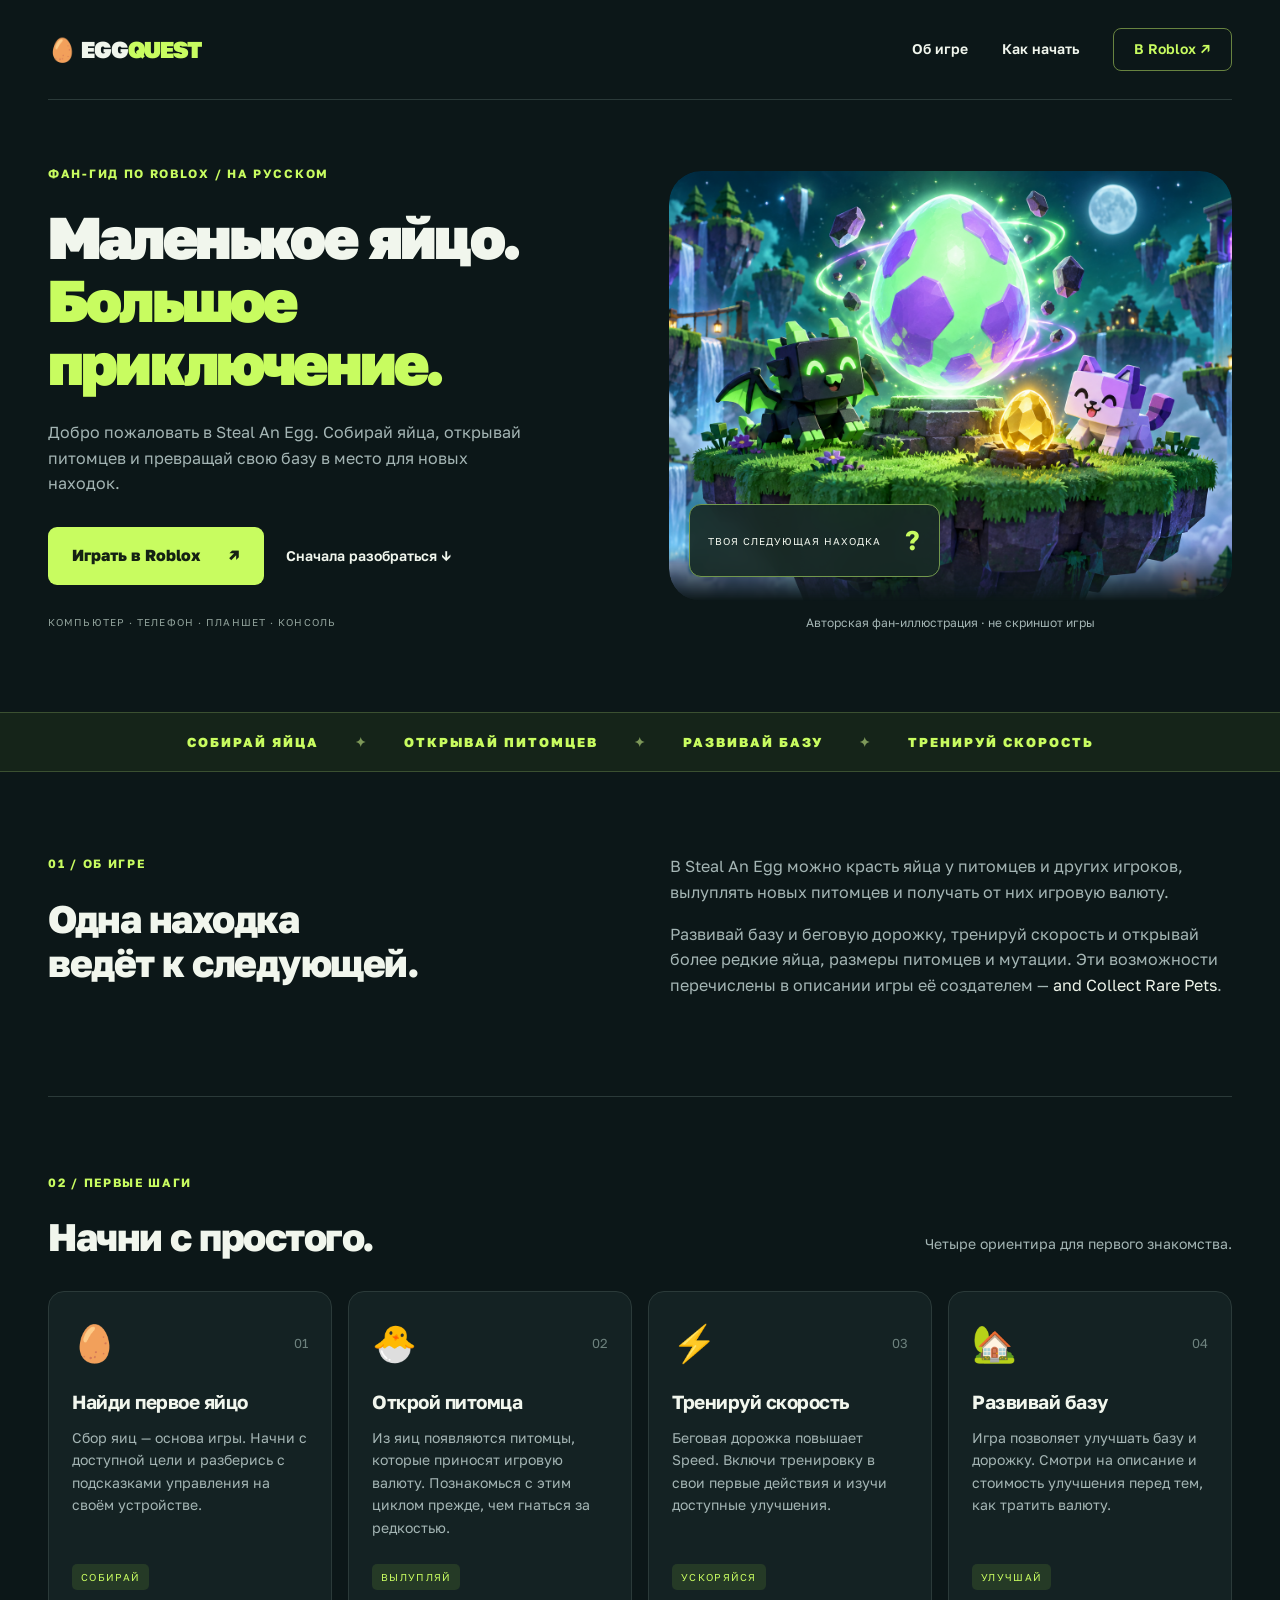
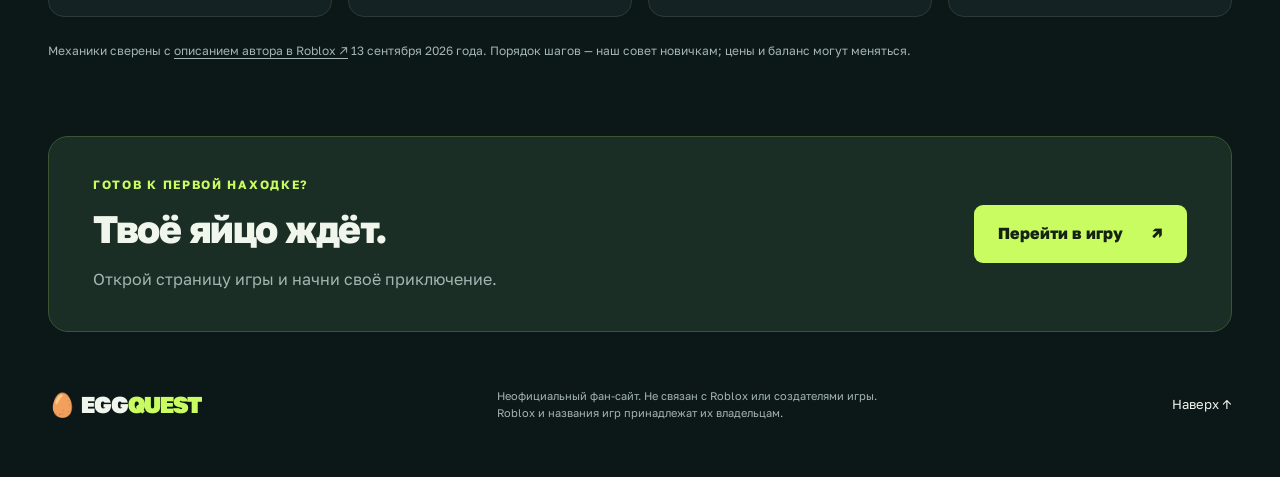
==== index.html @ 84f5ffe5 "Add files via upload" ====
<!doctype html>
<html lang="ru"><head><meta charset="utf-8"><meta name="viewport" content="width=device-width, initial-scale=1"><title>Steal An Egg — твоя следующая находка</title><meta name="description" content="Русскоязычный фан-гид по Steal An Egg в Roblox: как начать, собирать питомцев и развивать базу. Официальная ссылка игры."><link rel="icon" href="favicon.svg" type="image/svg+xml"><link rel="stylesheet" href="style.css"></head>
<body><a class="skip" href="#guide">К советам</a><header class="wrap"><a class="brand" href="#">🥚 EGG<span>QUEST</span></a><nav aria-label="Основная навигация"><a href="#about">Об игре</a><a href="#guide">Как начать</a><a class="nav-play" href="https://www.roblox.com/games/107778070777162/Steal-An-Egg" target="_blank" rel="noopener noreferrer">В Roblox ↗</a></nav></header>
<main><section class="hero wrap"><div class="hero-copy"><p class="eyebrow">ФАН-ГИД ПО ROBLOX / НА РУССКОМ</p><h1>Маленькое яйцо.<br><span>Большое<br>приключение.</span></h1><p class="intro">Добро пожаловать в Steal An Egg. Собирай яйца, открывай питомцев и превращай свою базу в место для новых находок.</p><div class="actions"><a class="button" href="https://www.roblox.com/games/107778070777162/Steal-An-Egg" target="_blank" rel="noopener noreferrer">Играть в Roblox <span>↗</span></a><a class="text-link" href="#guide">Сначала разобраться ↓</a></div><p class="platforms">КОМПЬЮТЕР · ТЕЛЕФОН · ПЛАНШЕТ · КОНСОЛЬ</p></div><figure class="hero-art"><img src="hero.png" alt="Фантазийный остров с сияющим яйцом и маленькими питомцами" width="1536" height="1024"><figcaption>Авторская фан-иллюстрация · не скриншот игры</figcaption><div class="art-tag">ТВОЯ СЛЕДУЮЩАЯ НАХОДКА <b>?</b></div></figure></section>
<div class="ticker" aria-hidden="true">СОБИРАЙ ЯЙЦА <span>✦</span> ОТКРЫВАЙ ПИТОМЦЕВ <span>✦</span> РАЗВИВАЙ БАЗУ <span>✦</span> ТРЕНИРУЙ СКОРОСТЬ</div>
<section id="about" class="wrap about"><div><p class="eyebrow">01 / ОБ ИГРЕ</p><h2>Одна находка<br>ведёт к следующей.</h2></div><div><p>В Steal An Egg можно красть яйца у питомцев и других игроков, вылуплять новых питомцев и получать от них игровую валюту.</p><p>Развивай базу и беговую дорожку, тренируй скорость и открывай более редкие яйца, размеры питомцев и мутации. Эти возможности перечислены в описании игры её создателем — <span class="light">and Collect Rare Pets</span>.</p></div></section>
<section id="guide" class="wrap guide"><div class="section-head"><div><p class="eyebrow">02 / ПЕРВЫЕ ШАГИ</p><h2>Начни с простого.</h2></div><p>Четыре ориентира для первого знакомства.</p></div><div class="cards"><article><div class="card-top"><span class="emoji" aria-hidden="true">🥚</span><span>01</span></div><h3>Найди первое яйцо</h3><p>Сбор яиц — основа игры. Начни с доступной цели и разберись с подсказками управления на своём устройстве.</p><span class="pill">СОБИРАЙ</span></article><article><div class="card-top"><span class="emoji" aria-hidden="true">🐣</span><span>02</span></div><h3>Открой питомца</h3><p>Из яиц появляются питомцы, которые приносят игровую валюту. Познакомься с этим циклом прежде, чем гнаться за редкостью.</p><span class="pill">ВЫЛУПЛЯЙ</span></article><article><div class="card-top"><span class="emoji" aria-hidden="true">⚡</span><span>03</span></div><h3>Тренируй скорость</h3><p>Беговая дорожка повышает Speed. Включи тренировку в свои первые действия и изучи доступные улучшения.</p><span class="pill">УСКОРЯЙСЯ</span></article><article><div class="card-top"><span class="emoji" aria-hidden="true">🏡</span><span>04</span></div><h3>Развивай базу</h3><p>Игра позволяет улучшать базу и дорожку. Смотри на описание и стоимость улучшения перед тем, как тратить валюту.</p><span class="pill">УЛУЧШАЙ</span></article></div><p class="source-note">Механики сверены с <a href="https://www.roblox.com/games/107778070777162/Steal-An-Egg" target="_blank" rel="noopener noreferrer">описанием автора в Roblox ↗</a> 13 сентября 2026 года. Порядок шагов — наш совет новичкам; цены и баланс могут меняться.</p></section>
<section class="wrap final-cta"><div><p class="eyebrow">ГОТОВ К ПЕРВОЙ НАХОДКЕ?</p><h2>Твоё яйцо ждёт.</h2><p>Открой страницу игры и начни своё приключение.</p></div><a class="button" href="https://www.roblox.com/games/107778070777162/Steal-An-Egg" target="_blank" rel="noopener noreferrer">Перейти в игру <span>↗</span></a></section></main><footer class="wrap"><a class="brand" href="#">🥚 EGG<span>QUEST</span></a><p>Неофициальный фан-сайт. Не связан с Roblox или создателями игры.<br>Roblox и названия игр принадлежат их владельцам.</p><a href="#">Наверх ↑</a></footer></body></html>
---- style.css ----
@import url('https://fonts.googleapis.com/css2?family=Golos+Text:wght@400;500;600;700;800;900&display=swap');
:root{color-scheme:dark;--bg:#0c1718;--panel:#142223;--lime:#c8fc60;--muted:#a4b5b4;--line:#2b3a39}*{box-sizing:border-box}html{scroll-behavior:smooth;scroll-padding-top:24px}body{margin:0;background:var(--bg);color:#f1f6ed;font-family:'Golos Text',Arial,sans-serif;font-size:16px;line-height:1.6}a{color:inherit;text-decoration:none}a:focus-visible{outline:3px solid var(--lime);outline-offset:6px}.wrap{max-width:1280px;width:calc(100% - 96px);margin:auto}header{height:100px;display:flex;align-items:center;justify-content:space-between;border-bottom:1px solid var(--line)}.brand{font-weight:900;font-size:23px;letter-spacing:-1px;white-space:nowrap}.brand span{color:var(--lime)}nav{display:flex;gap:34px;align-items:center;font-size:14px;font-weight:600}.nav-play{border:1px solid #688340;padding:9px 20px;border-radius:8px;color:var(--lime)}.hero{display:grid;grid-template-columns:1.05fr 1fr;gap:30px;align-items:center;padding-top:64px;padding-bottom:72px}.eyebrow{color:var(--lime);font-size:12px;font-weight:700;letter-spacing:1.7px;margin:0 0 22px}h1{font-size:clamp(38px,4.6vw,66px);letter-spacing:-2.8px;line-height:1.07;margin:0 0 26px;font-weight:900}h1 span{color:var(--lime)}.intro{color:var(--muted);max-width:485px;margin:0 0 30px}.actions{display:flex;gap:22px;align-items:center;flex-wrap:wrap}.button{background:var(--lime);color:#152213;display:inline-flex;gap:28px;align-items:center;justify-content:space-between;padding:16px 24px;border-radius:9px;font-weight:800;transition:transform .2s,background .2s}.button:hover{background:#ddff9e;transform:translateY(-2px)}.text-link{font-size:14px;font-weight:600}.platforms{font-size:10px;letter-spacing:1.1px;color:#91a29b;margin-top:29px}.hero-art{margin:0;position:relative;min-width:0}.hero-art img{display:block;width:100%;height:430px;object-fit:cover;border-radius:32px;mask-image:linear-gradient(to bottom,#000 87%,transparent)}figcaption{color:var(--muted);font-size:12px;text-align:center;margin-top:12px}.art-tag{position:absolute;bottom:55px;left:20px;background:#182a25e8;border:1px solid #72984d;border-radius:12px;padding:14px 18px;backdrop-filter:blur(12px);font-size:10px;letter-spacing:1px;display:flex;align-items:center;gap:24px}.art-tag b{font-size:27px;color:var(--lime)}.ticker{padding:19px 24px;border-block:1px solid #3b5031;background:#152419;text-align:center;color:var(--lime);font-size:13px;font-weight:800;letter-spacing:2px;display:flex;justify-content:center;gap:36px;flex-wrap:wrap}.ticker span{color:#7d9859}.about{display:grid;grid-template-columns:1fr 1fr;gap:60px;padding-block:82px;border-bottom:1px solid var(--line)}h2{font-size:clamp(30px,3vw,42px);line-height:1.16;letter-spacing:-1.5px;margin:0;font-weight:800}.about p:not(.eyebrow){color:var(--muted);margin:0 0 16px}.light{color:#eef4e9}.guide{padding-block:76px}.section-head{display:flex;align-items:end;justify-content:space-between;gap:24px;margin-bottom:32px}.section-head>p{color:var(--muted);font-size:14px;margin:0 0 4px}.cards{display:grid;grid-template-columns:repeat(4,1fr);gap:16px}.cards article{background:var(--panel);border:1px solid var(--line);border-radius:16px;padding:26px 23px;display:flex;flex-direction:column;align-items:start}.card-top{display:flex;width:100%;justify-content:space-between;align-items:center;color:#6d817d;font-size:13px}.emoji{font-size:36px;line-height:1.4}h3{font-size:19px;letter-spacing:-.5px;line-height:1.3;margin:22px 0 12px}.cards p{color:var(--muted);font-size:14px;margin:0 0 25px}.pill{margin-top:auto;font-size:10px;letter-spacing:1.3px;color:var(--lime);background:#253a26;padding:5px 9px;border-radius:5px}.source-note{color:#a4b5b4;font-size:12px;margin:24px 0 0;max-width:900px}.source-note a{text-decoration:underline;text-underline-offset:3px}.final-cta{background:#1b2e25;border:1px solid #3b5534;border-radius:20px;padding:38px 44px;display:flex;justify-content:space-between;gap:30px;align-items:center}.final-cta .eyebrow{margin-bottom:12px}.final-cta p:last-child{color:var(--muted);margin-bottom:0}footer{display:flex;align-items:center;justify-content:space-between;gap:30px;padding-block:44px}footer p{color:var(--muted);font-size:11px}footer>a:last-child{font-size:13px}.skip{position:fixed;top:-100px;left:15px;background:var(--lime);color:#000;padding:10px;z-index:10}.skip:focus{top:15px}@media(max-width:1000px){.wrap{width:calc(100% - 48px)}.cards{grid-template-columns:repeat(2,1fr)}.hero-art img{height:380px}.actions{gap:16px}.ticker{gap:16px}h1{letter-spacing:-1.8px}}@media(max-width:650px){header{height:78px}.wrap{width:calc(100% - 36px)}.brand{font-size:19px}nav{gap:15px}nav>a:first-child{display:none}.nav-play{padding:7px 11px}.hero{grid-template-columns:1fr;padding-top:38px;padding-bottom:34px;gap:26px}h1{font-size:46px;letter-spacing:-2px}.intro{font-size:16px}.hero-art img{height:auto;aspect-ratio:3/2}.platforms{font-size:9px}.ticker{font-size:10px;letter-spacing:1px;gap:10px}.ticker span{display:none}.about{grid-template-columns:1fr;gap:26px;padding-block:48px}.eyebrow{margin-bottom:16px}.guide{padding-block:48px}.section-head{display:block}.section-head>p{margin-top:16px}.cards{gap:12px}.cards article{padding:20px 16px}h3{font-size:18px}.cards p{font-size:14px}.final-cta{padding:28px 24px;display:block}.final-cta .button{margin-top:24px}footer{flex-wrap:wrap;gap:12px;padding-block:30px}footer p{order:3;width:100%}footer>a:last-child{margin-left:auto}}@media(max-width:370px){h1{font-size:39px}.cards{grid-template-columns:1fr}nav{font-size:12px}}@media(prefers-reduced-motion:reduce){html{scroll-behavior:auto}.button{transition:none}}
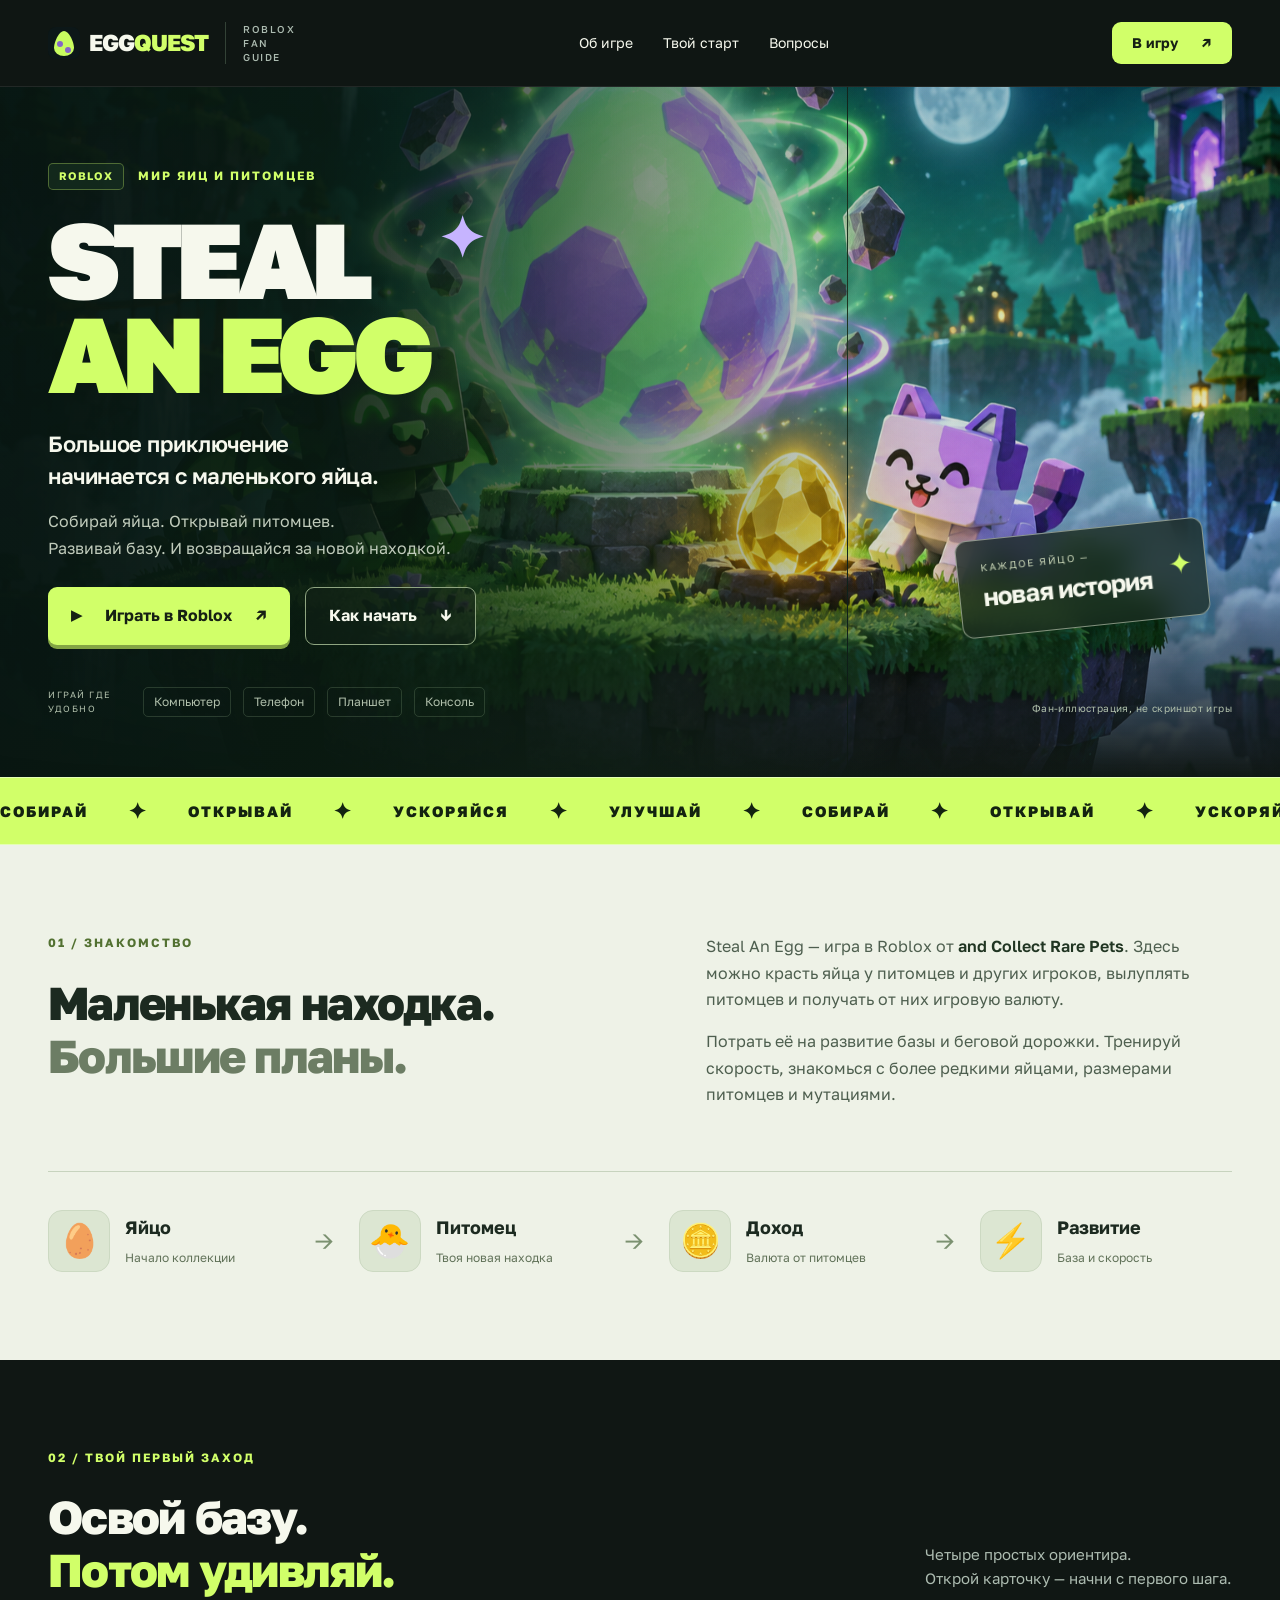
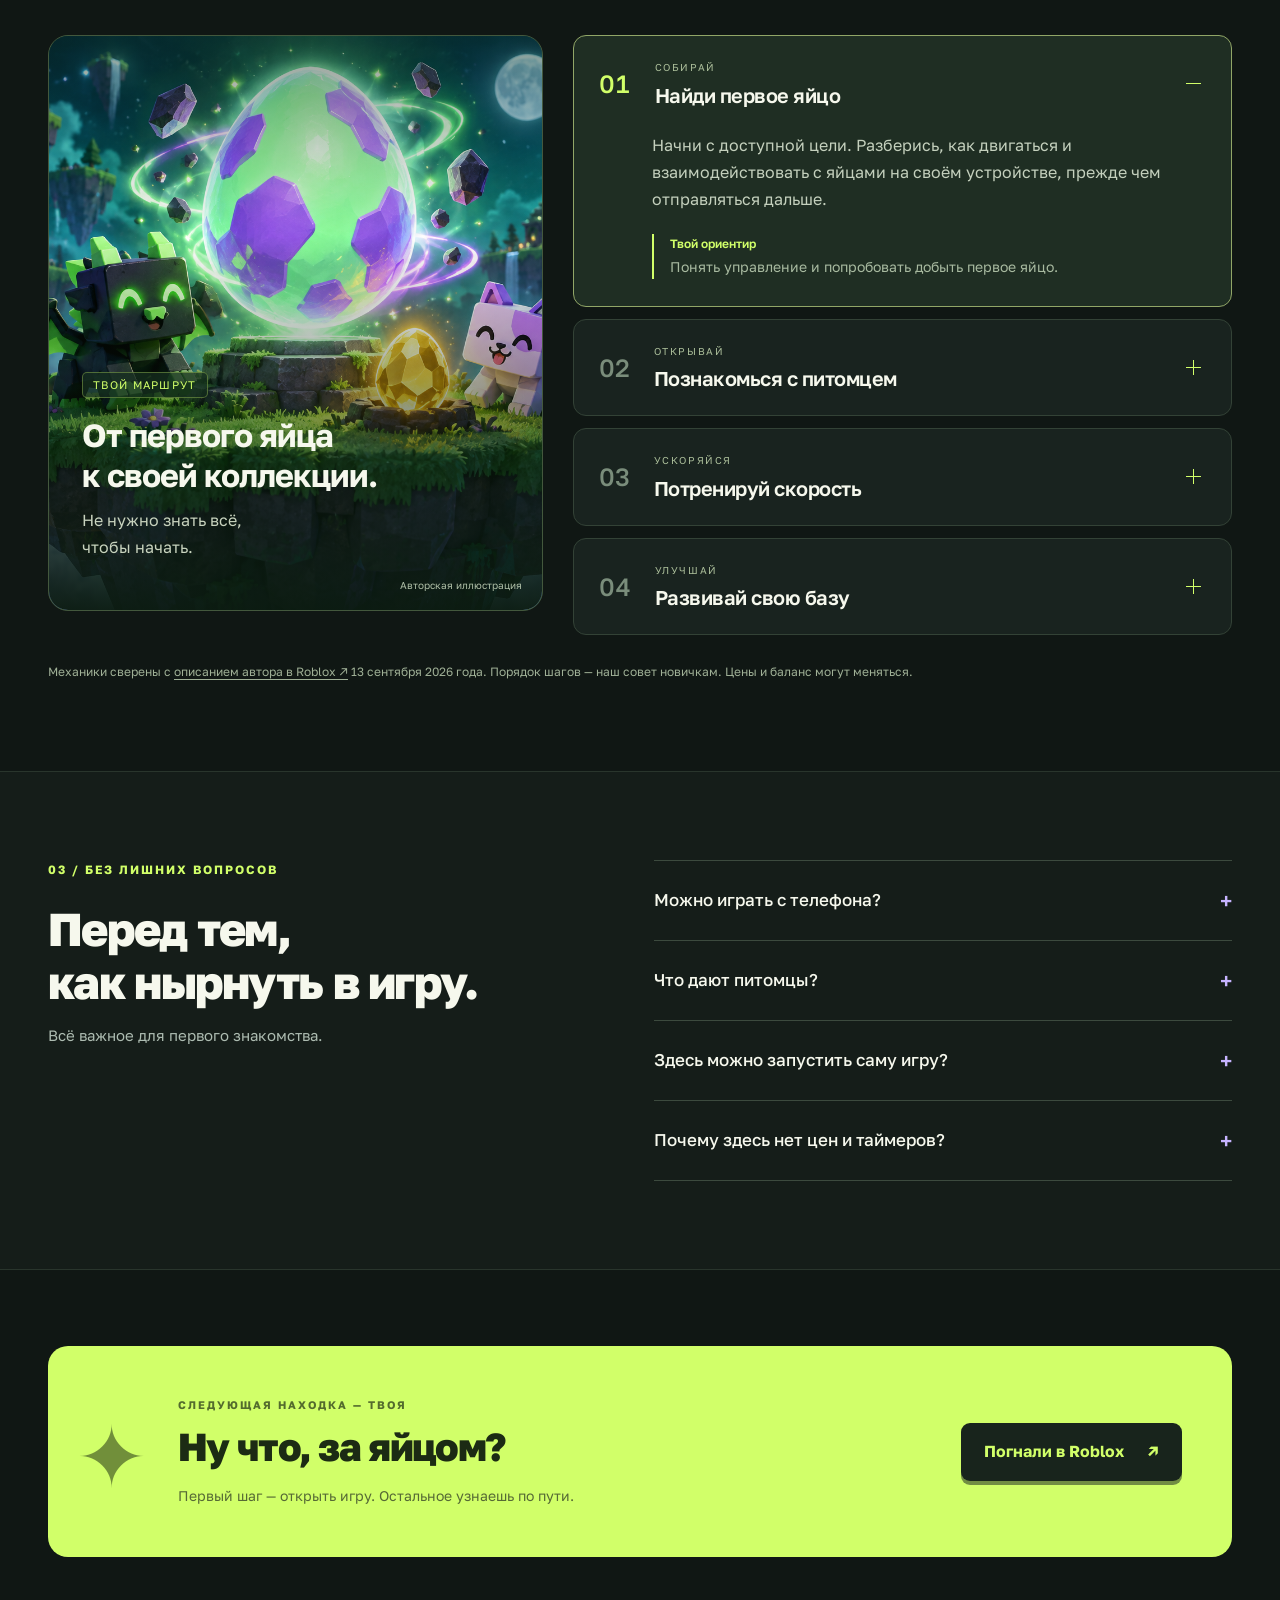
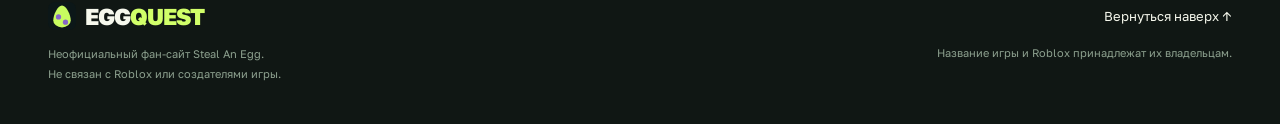
==== commit 4394d6d3: "Redesign EGGQUEST with immersive hero and interactive beginner guide" ====
--- a/index.html
+++ b/index.html
@@ -1,8 +1,35 @@
 <!doctype html>
-<html lang="ru"><head><meta charset="utf-8"><meta name="viewport" content="width=device-width, initial-scale=1"><title>Steal An Egg — твоя следующая находка</title><meta name="description" content="Русскоязычный фан-гид по Steal An Egg в Roblox: как начать, собирать питомцев и развивать базу. Официальная ссылка игры."><link rel="icon" href="favicon.svg" type="image/svg+xml"><link rel="stylesheet" href="style.css"></head>
-<body><a class="skip" href="#guide">К советам</a><header class="wrap"><a class="brand" href="#">🥚 EGG<span>QUEST</span></a><nav aria-label="Основная навигация"><a href="#about">Об игре</a><a href="#guide">Как начать</a><a class="nav-play" href="https://www.roblox.com/games/107778070777162/Steal-An-Egg" target="_blank" rel="noopener noreferrer">В Roblox ↗</a></nav></header>
-<main><section class="hero wrap"><div class="hero-copy"><p class="eyebrow">ФАН-ГИД ПО ROBLOX / НА РУССКОМ</p><h1>Маленькое яйцо.<br><span>Большое<br>приключение.</span></h1><p class="intro">Добро пожаловать в Steal An Egg. Собирай яйца, открывай питомцев и превращай свою базу в место для новых находок.</p><div class="actions"><a class="button" href="https://www.roblox.com/games/107778070777162/Steal-An-Egg" target="_blank" rel="noopener noreferrer">Играть в Roblox <span>↗</span></a><a class="text-link" href="#guide">Сначала разобраться ↓</a></div><p class="platforms">КОМПЬЮТЕР · ТЕЛЕФОН · ПЛАНШЕТ · КОНСОЛЬ</p></div><figure class="hero-art"><img src="hero.png" alt="Фантазийный остров с сияющим яйцом и маленькими питомцами" width="1536" height="1024"><figcaption>Авторская фан-иллюстрация · не скриншот игры</figcaption><div class="art-tag">ТВОЯ СЛЕДУЮЩАЯ НАХОДКА <b>?</b></div></figure></section>
-<div class="ticker" aria-hidden="true">СОБИРАЙ ЯЙЦА <span>✦</span> ОТКРЫВАЙ ПИТОМЦЕВ <span>✦</span> РАЗВИВАЙ БАЗУ <span>✦</span> ТРЕНИРУЙ СКОРОСТЬ</div>
-<section id="about" class="wrap about"><div><p class="eyebrow">01 / ОБ ИГРЕ</p><h2>Одна находка<br>ведёт к следующей.</h2></div><div><p>В Steal An Egg можно красть яйца у питомцев и других игроков, вылуплять новых питомцев и получать от них игровую валюту.</p><p>Развивай базу и беговую дорожку, тренируй скорость и открывай более редкие яйца, размеры питомцев и мутации. Эти возможности перечислены в описании игры её создателем — <span class="light">and Collect Rare Pets</span>.</p></div></section>
-<section id="guide" class="wrap guide"><div class="section-head"><div><p class="eyebrow">02 / ПЕРВЫЕ ШАГИ</p><h2>Начни с простого.</h2></div><p>Четыре ориентира для первого знакомства.</p></div><div class="cards"><article><div class="card-top"><span class="emoji" aria-hidden="true">🥚</span><span>01</span></div><h3>Найди первое яйцо</h3><p>Сбор яиц — основа игры. Начни с доступной цели и разберись с подсказками управления на своём устройстве.</p><span class="pill">СОБИРАЙ</span></article><article><div class="card-top"><span class="emoji" aria-hidden="true">🐣</span><span>02</span></div><h3>Открой питомца</h3><p>Из яиц появляются питомцы, которые приносят игровую валюту. Познакомься с этим циклом прежде, чем гнаться за редкостью.</p><span class="pill">ВЫЛУПЛЯЙ</span></article><article><div class="card-top"><span class="emoji" aria-hidden="true">⚡</span><span>03</span></div><h3>Тренируй скорость</h3><p>Беговая дорожка повышает Speed. Включи тренировку в свои первые действия и изучи доступные улучшения.</p><span class="pill">УСКОРЯЙСЯ</span></article><article><div class="card-top"><span class="emoji" aria-hidden="true">🏡</span><span>04</span></div><h3>Развивай базу</h3><p>Игра позволяет улучшать базу и дорожку. Смотри на описание и стоимость улучшения перед тем, как тратить валюту.</p><span class="pill">УЛУЧШАЙ</span></article></div><p class="source-note">Механики сверены с <a href="https://www.roblox.com/games/107778070777162/Steal-An-Egg" target="_blank" rel="noopener noreferrer">описанием автора в Roblox ↗</a> 13 сентября 2026 года. Порядок шагов — наш совет новичкам; цены и баланс могут меняться.</p></section>
-<section class="wrap final-cta"><div><p class="eyebrow">ГОТОВ К ПЕРВОЙ НАХОДКЕ?</p><h2>Твоё яйцо ждёт.</h2><p>Открой страницу игры и начни своё приключение.</p></div><a class="button" href="https://www.roblox.com/games/107778070777162/Steal-An-Egg" target="_blank" rel="noopener noreferrer">Перейти в игру <span>↗</span></a></section></main><footer class="wrap"><a class="brand" href="#">🥚 EGG<span>QUEST</span></a><p>Неофициальный фан-сайт. Не связан с Roblox или создателями игры.<br>Roblox и названия игр принадлежат их владельцам.</p><a href="#">Наверх ↑</a></footer></body></html>
+<html lang="ru">
+<head>
+  <meta charset="utf-8"><meta name="viewport" content="width=device-width, initial-scale=1">
+  <title>EGGQUEST — Steal An Egg: начни своё приключение</title>
+  <meta name="description" content="Твой старт в Roblox Steal An Egg: яйца, питомцы, скорость и развитие базы. Интерактивный гид новичка и прямая ссылка на игру.">
+  <meta name="theme-color" content="#101714"><link rel="icon" href="favicon.svg" type="image/svg+xml">
+  <link rel="preconnect" href="https://fonts.googleapis.com"><link rel="preconnect" href="https://fonts.gstatic.com" crossorigin>
+  <link href="https://fonts.googleapis.com/css2?family=Golos+Text:wght@400;500;600;700;800;900&display=swap" rel="stylesheet">
+  <link rel="stylesheet" href="style.css?v=2"><script src="script.js?v=2" defer></script>
+</head>
+<body>
+<a class="skip" href="#guide">Перейти к советам</a>
+<header class="site-header"><div class="wrap header-inner"><a class="brand" href="#top" aria-label="EGGQUEST — на главную"><img src="favicon.svg" width="32" height="32" alt="">EGG<span>QUEST</span><small>ROBLOX FAN GUIDE</small></a><nav aria-label="Основная навигация"><a href="#about">Об игре</a><a href="#guide">Твой старт</a><a href="#answers">Вопросы</a></nav><a class="button button-small" href="https://www.roblox.com/games/107778070777162/Steal-An-Egg" target="_blank" rel="noopener noreferrer">В игру <span aria-hidden="true">↗</span></a></div></header>
+<main id="top">
+<section class="hero" aria-labelledby="hero-title">
+ <div class="hero-backdrop"><img src="hero.png" width="1536" height="1024" alt="Авторская иллюстрация: сияющее яйцо и два кубических питомца на парящем острове" fetchpriority="high"></div>
+ <div class="hero-grain" aria-hidden="true"></div>
+ <div class="wrap hero-content"><div class="hero-copy"><p class="eyebrow"><span class="tag">ROBLOX</span> МИР ЯИЦ И ПИТОМЦЕВ</p><h1 id="hero-title">STEAL<br><span>AN EGG</span><i aria-hidden="true">✦</i></h1><p class="hero-subtitle">Большое приключение<br>начинается с маленького яйца.</p><p class="intro">Собирай яйца. Открывай питомцев.<br>Развивай базу. И возвращайся за новой находкой.</p><div class="hero-actions"><a class="button" href="https://www.roblox.com/games/107778070777162/Steal-An-Egg" target="_blank" rel="noopener noreferrer"><span class="play" aria-hidden="true">▶</span> Играть в Roblox <span aria-hidden="true">↗</span></a><a class="secondary-button" href="#guide">Как начать <span aria-hidden="true">↓</span></a></div></div>
+ <div class="discovery" aria-hidden="true"><span>КАЖДОЕ ЯЙЦО —</span><strong>новая история</strong><span class="discovery-star">✦</span></div>
+ <div class="hero-bottom"><div class="platforms"><span>ИГРАЙ ГДЕ УДОБНО</span><b>Компьютер</b><b>Телефон</b><b>Планшет</b><b>Консоль</b></div><span class="art-note">Фан-иллюстрация, не скриншот игры</span></div></div>
+</section>
+<div class="ribbon" aria-hidden="true"><div>СОБИРАЙ <span>✦</span> ОТКРЫВАЙ <span>✦</span> УСКОРЯЙСЯ <span>✦</span> УЛУЧШАЙ <span>✦</span> СОБИРАЙ <span>✦</span> ОТКРЫВАЙ <span>✦</span> УСКОРЯЙСЯ <span>✦</span> УЛУЧШАЙ <span>✦</span></div></div>
+<section id="about" class="about section"><div class="wrap"><div class="about-layout"><div><p class="eyebrow">01 / ЗНАКОМСТВО</p><h2>Маленькая находка.<br><span>Большие планы.</span></h2></div><div class="about-copy"><p>Steal An Egg — игра в Roblox от <strong>and Collect Rare Pets</strong>. Здесь можно красть яйца у питомцев и других игроков, вылуплять питомцев и получать от них игровую валюту.</p><p>Потрать её на развитие базы и беговой дорожки. Тренируй скорость, знакомься с более редкими яйцами, размерами питомцев и мутациями.</p></div></div><div class="loop" aria-label="Основной игровой цикл"><div><span aria-hidden="true">🥚</span><b>Яйцо</b><small>Начало коллекции</small></div><i aria-hidden="true">→</i><div><span aria-hidden="true">🐣</span><b>Питомец</b><small>Твоя новая находка</small></div><i aria-hidden="true">→</i><div><span aria-hidden="true">🪙</span><b>Доход</b><small>Валюта от питомцев</small></div><i aria-hidden="true">→</i><div><span aria-hidden="true">⚡</span><b>Развитие</b><small>База и скорость</small></div></div></div></section>
+<section id="guide" class="guide section wrap"><div class="section-head"><div><p class="eyebrow">02 / ТВОЙ ПЕРВЫЙ ЗАХОД</p><h2>Освой базу.<br><span>Потом удивляй.</span></h2></div><p>Четыре простых ориентира.<br>Открой карточку — начни с первого шага.</p></div>
+<div class="guide-layout"><aside class="guide-cover"><img src="hero.png" alt="Питомцы рядом с сияющим яйцом — фан-иллюстрация" width="1536" height="1024" loading="lazy"><div><span class="tag">ТВОЙ МАРШРУТ</span><h3>От первого яйца<br>к своей коллекции.</h3><p>Не нужно знать всё,<br>чтобы начать.</p></div><span class="cover-caption">Авторская иллюстрация</span></aside>
+<div class="steps"><details class="step" open><summary><span class="step-number">01</span><span><small>СОБИРАЙ</small><strong>Найди первое яйцо</strong></span><span class="plus" aria-hidden="true"></span></summary><div class="step-body"><p>Начни с доступной цели. Разберись, как двигаться и взаимодействовать с яйцами на своём устройстве, прежде чем отправляться дальше.</p><div class="tip"><b>Твой ориентир</b><span>Понять управление и попробовать добыть первое яйцо.</span></div></div></details>
+<details class="step"><summary><span class="step-number">02</span><span><small>ОТКРЫВАЙ</small><strong>Познакомься с питомцем</strong></span><span class="plus" aria-hidden="true"></span></summary><div class="step-body"><p>Вылупляй яйца, чтобы получать питомцев. Они приносят игровую валюту — это основа для дальнейшего развития.</p><div class="tip"><b>Твой ориентир</b><span>Разобраться с вылуплением и доходом, прежде чем гнаться за редкостью.</span></div></div></details>
+<details class="step"><summary><span class="step-number">03</span><span><small>УСКОРЯЙСЯ</small><strong>Потренируй скорость</strong></span><span class="plus" aria-hidden="true"></span></summary><div class="step-body"><p>Беговая дорожка повышает Speed. Попробуй тренировку и посмотри, какие улучшения дорожки доступны тебе сейчас.</p><div class="tip"><b>Твой ориентир</b><span>Включить тренировку в привычный игровой цикл.</span></div></div></details>
+<details class="step"><summary><span class="step-number">04</span><span><small>УЛУЧШАЙ</small><strong>Развивай свою базу</strong></span><span class="plus" aria-hidden="true"></span></summary><div class="step-body"><p>В игре можно улучшать базу и дорожку. Перед покупкой прочитай, что именно изменится, и сравни стоимость со своей валютой.</p><div class="tip"><b>Твой ориентир</b><span>Выбрать понятное улучшение, которое пригодится в следующем заходе.</span></div></div></details></div></div>
+<p class="source-note">Механики сверены с <a href="https://www.roblox.com/games/107778070777162/Steal-An-Egg" target="_blank" rel="noopener noreferrer">описанием автора в Roblox ↗</a> 13 сентября 2026 года. Порядок шагов — наш совет новичкам. Цены и баланс могут меняться.</p></section>
+<section class="answers section" id="answers"><div class="wrap answers-layout"><div><p class="eyebrow">03 / БЕЗ ЛИШНИХ ВОПРОСОВ</p><h2>Перед тем,<br>как нырнуть в игру.</h2><p class="muted">Всё важное для первого знакомства.</p></div><div class="faq"><details><summary>Можно играть с телефона?<span aria-hidden="true">+</span></summary><p>Да. В описании игры заявлена поддержка телефонов, планшетов, компьютеров и консолей. Кнопка «В игру» откроет страницу Roblox.</p></details><details><summary>Что дают питомцы?<span aria-hidden="true">+</span></summary><p>Питомцы приносят игровую валюту. Также автор упоминает редких питомцев, разные размеры и мутации. Точные характеристики смотри внутри игры.</p></details><details><summary>Здесь можно запустить саму игру?<span aria-hidden="true">+</span></summary><p>Этот сайт — фан-гид. Для игры перейди в Roblox по кнопке: она ведёт на Steal An Egg от and Collect Rare Pets.</p></details><details><summary>Почему здесь нет цен и таймеров?<span aria-hidden="true">+</span></summary><p>Они могут меняться с обновлениями. Мы опираемся на описание автора и не показываем непроверенные цены, шансы выпадения или расписания.</p></details></div></div></section>
+<section class="launch wrap"><div class="launch-spark" aria-hidden="true">✦</div><div><p class="eyebrow">СЛЕДУЮЩАЯ НАХОДКА — ТВОЯ</p><h2>Ну что, за яйцом?</h2><p>Первый шаг — открыть игру. Остальное узнаешь по пути.</p></div><a class="button button-dark" href="https://www.roblox.com/games/107778070777162/Steal-An-Egg" target="_blank" rel="noopener noreferrer">Погнали в Roblox <span aria-hidden="true">↗</span></a></section>
+</main><footer class="wrap"><div><a class="brand" href="#top"><img src="favicon.svg" width="28" height="28" alt="">EGG<span>QUEST</span></a><p>Неофициальный фан-сайт Steal An Egg.<br>Не связан с Roblox или создателями игры.</p></div><div class="footer-right"><a href="#top">Вернуться наверх ↑</a><p>Название игры и Roblox принадлежат их владельцам.</p></div></footer>
+</body></html>
--- a/style.css
+++ b/style.css
@@ -1,2 +1,6 @@
-@import url('https://fonts.googleapis.com/css2?family=Golos+Text:wght@400;500;600;700;800;900&display=swap');
-:root{color-scheme:dark;--bg:#0c1718;--panel:#142223;--lime:#c8fc60;--muted:#a4b5b4;--line:#2b3a39}*{box-sizing:border-box}html{scroll-behavior:smooth;scroll-padding-top:24px}body{margin:0;background:var(--bg);color:#f1f6ed;font-family:'Golos Text',Arial,sans-serif;font-size:16px;line-height:1.6}a{color:inherit;text-decoration:none}a:focus-visible{outline:3px solid var(--lime);outline-offset:6px}.wrap{max-width:1280px;width:calc(100% - 96px);margin:auto}header{height:100px;display:flex;align-items:center;justify-content:space-between;border-bottom:1px solid var(--line)}.brand{font-weight:900;font-size:23px;letter-spacing:-1px;white-space:nowrap}.brand span{color:var(--lime)}nav{display:flex;gap:34px;align-items:center;font-size:14px;font-weight:600}.nav-play{border:1px solid #688340;padding:9px 20px;border-radius:8px;color:var(--lime)}.hero{display:grid;grid-template-columns:1.05fr 1fr;gap:30px;align-items:center;padding-top:64px;padding-bottom:72px}.eyebrow{color:var(--lime);font-size:12px;font-weight:700;letter-spacing:1.7px;margin:0 0 22px}h1{font-size:clamp(38px,4.6vw,66px);letter-spacing:-2.8px;line-height:1.07;margin:0 0 26px;font-weight:900}h1 span{color:var(--lime)}.intro{color:var(--muted);max-width:485px;margin:0 0 30px}.actions{display:flex;gap:22px;align-items:center;flex-wrap:wrap}.button{background:var(--lime);color:#152213;display:inline-flex;gap:28px;align-items:center;justify-content:space-between;padding:16px 24px;border-radius:9px;font-weight:800;transition:transform .2s,background .2s}.button:hover{background:#ddff9e;transform:translateY(-2px)}.text-link{font-size:14px;font-weight:600}.platforms{font-size:10px;letter-spacing:1.1px;color:#91a29b;margin-top:29px}.hero-art{margin:0;position:relative;min-width:0}.hero-art img{display:block;width:100%;height:430px;object-fit:cover;border-radius:32px;mask-image:linear-gradient(to bottom,#000 87%,transparent)}figcaption{color:var(--muted);font-size:12px;text-align:center;margin-top:12px}.art-tag{position:absolute;bottom:55px;left:20px;background:#182a25e8;border:1px solid #72984d;border-radius:12px;padding:14px 18px;backdrop-filter:blur(12px);font-size:10px;letter-spacing:1px;display:flex;align-items:center;gap:24px}.art-tag b{font-size:27px;color:var(--lime)}.ticker{padding:19px 24px;border-block:1px solid #3b5031;background:#152419;text-align:center;color:var(--lime);font-size:13px;font-weight:800;letter-spacing:2px;display:flex;justify-content:center;gap:36px;flex-wrap:wrap}.ticker span{color:#7d9859}.about{display:grid;grid-template-columns:1fr 1fr;gap:60px;padding-block:82px;border-bottom:1px solid var(--line)}h2{font-size:clamp(30px,3vw,42px);line-height:1.16;letter-spacing:-1.5px;margin:0;font-weight:800}.about p:not(.eyebrow){color:var(--muted);margin:0 0 16px}.light{color:#eef4e9}.guide{padding-block:76px}.section-head{display:flex;align-items:end;justify-content:space-between;gap:24px;margin-bottom:32px}.section-head>p{color:var(--muted);font-size:14px;margin:0 0 4px}.cards{display:grid;grid-template-columns:repeat(4,1fr);gap:16px}.cards article{background:var(--panel);border:1px solid var(--line);border-radius:16px;padding:26px 23px;display:flex;flex-direction:column;align-items:start}.card-top{display:flex;width:100%;justify-content:space-between;align-items:center;color:#6d817d;font-size:13px}.emoji{font-size:36px;line-height:1.4}h3{font-size:19px;letter-spacing:-.5px;line-height:1.3;margin:22px 0 12px}.cards p{color:var(--muted);font-size:14px;margin:0 0 25px}.pill{margin-top:auto;font-size:10px;letter-spacing:1.3px;color:var(--lime);background:#253a26;padding:5px 9px;border-radius:5px}.source-note{color:#a4b5b4;font-size:12px;margin:24px 0 0;max-width:900px}.source-note a{text-decoration:underline;text-underline-offset:3px}.final-cta{background:#1b2e25;border:1px solid #3b5534;border-radius:20px;padding:38px 44px;display:flex;justify-content:space-between;gap:30px;align-items:center}.final-cta .eyebrow{margin-bottom:12px}.final-cta p:last-child{color:var(--muted);margin-bottom:0}footer{display:flex;align-items:center;justify-content:space-between;gap:30px;padding-block:44px}footer p{color:var(--muted);font-size:11px}footer>a:last-child{font-size:13px}.skip{position:fixed;top:-100px;left:15px;background:var(--lime);color:#000;padding:10px;z-index:10}.skip:focus{top:15px}@media(max-width:1000px){.wrap{width:calc(100% - 48px)}.cards{grid-template-columns:repeat(2,1fr)}.hero-art img{height:380px}.actions{gap:16px}.ticker{gap:16px}h1{letter-spacing:-1.8px}}@media(max-width:650px){header{height:78px}.wrap{width:calc(100% - 36px)}.brand{font-size:19px}nav{gap:15px}nav>a:first-child{display:none}.nav-play{padding:7px 11px}.hero{grid-template-columns:1fr;padding-top:38px;padding-bottom:34px;gap:26px}h1{font-size:46px;letter-spacing:-2px}.intro{font-size:16px}.hero-art img{height:auto;aspect-ratio:3/2}.platforms{font-size:9px}.ticker{font-size:10px;letter-spacing:1px;gap:10px}.ticker span{display:none}.about{grid-template-columns:1fr;gap:26px;padding-block:48px}.eyebrow{margin-bottom:16px}.guide{padding-block:48px}.section-head{display:block}.section-head>p{margin-top:16px}.cards{gap:12px}.cards article{padding:20px 16px}h3{font-size:18px}.cards p{font-size:14px}.final-cta{padding:28px 24px;display:block}.final-cta .button{margin-top:24px}footer{flex-wrap:wrap;gap:12px;padding-block:30px}footer p{order:3;width:100%}footer>a:last-child{margin-left:auto}}@media(max-width:370px){h1{font-size:39px}.cards{grid-template-columns:1fr}nav{font-size:12px}}@media(prefers-reduced-motion:reduce){html{scroll-behavior:auto}.button{transition:none}}
+:root{color-scheme:dark;--bg:#101714;--panel:#19231f;--lime:#d1ff69;--text:#f6f8ed;--muted:#adbcb1;--line:#334236;--purple:#c6b4ff}*{box-sizing:border-box}html{scroll-behavior:smooth;scroll-padding-top:98px}body{margin:0;background:var(--bg);color:var(--text);font:400 16px/1.65 'Golos Text',Arial,sans-serif}a{color:inherit;text-decoration:none}button,summary{-webkit-tap-highlight-color:transparent}a:focus-visible,summary:focus-visible{outline:3px solid var(--purple);outline-offset:6px}::selection{background:var(--lime);color:var(--bg)}.wrap{width:calc(100% - 96px);max-width:1280px;margin-inline:auto}.site-header{position:sticky;top:0;z-index:10;border-bottom:1px solid #ffffff14;background:#101714ed;backdrop-filter:blur(20px)}.header-inner{display:flex;align-items:center;justify-content:space-between;gap:25px;min-height:86px}.brand{display:flex;align-items:center;font-size:23px;font-weight:800;letter-spacing:-1px;line-height:1.1}.brand img{margin-right:9px}.brand>span{color:var(--lime)}.brand small{font-size:10px;letter-spacing:1.6px;font-weight:500;color:var(--muted);max-width:70px;margin-left:17px;line-height:1.4;border-left:1px solid var(--line);padding-left:17px}nav{display:flex;gap:30px;font-size:14px}nav a{transition:color .2s}nav a:hover{color:var(--lime)}.button,.secondary-button{min-height:58px;display:inline-flex;align-items:center;justify-content:center;gap:23px;border-radius:9px;font-weight:700;line-height:1.2;padding:17px 23px;transition:transform .2s,box-shadow .2s,background .2s}.button{background:var(--lime);color:#162014;box-shadow:0 4px 0 #83a544}.button:hover{transform:translateY(-3px);box-shadow:0 7px 0 #83a544,0 8px 30px #c8ff542b;background:#dfff9a}.button-small{min-height:42px;font-size:14px;padding:10px 20px;box-shadow:none}.secondary-button{border:1px solid #8fa581;background:#11211788;color:var(--text)}.secondary-button:hover{background:#304431}.hero{position:relative;isolation:isolate;overflow:hidden;min-height:690px;background:#10221e}.hero-backdrop{position:absolute;inset:0;z-index:-3}.hero-backdrop img{width:100%;height:100%;object-fit:cover;object-position:center 42%;animation:landscape-in 1.3s ease-out both}.hero:before{content:"";position:absolute;inset:0;z-index:-2;background:linear-gradient(90deg,#081611fa 0%,#091910ed 25%,#0d231580 47%,#0b21150a 72%),linear-gradient(0deg,#101714 0%,#10171410 30%,#10171422 100%)}.hero-grain{position:absolute;inset:0;background:radial-gradient(ellipse at 72% 33%,#adff541a,transparent 43%);z-index:-1}.hero-content{min-height:690px;position:relative;display:flex;flex-direction:column;justify-content:center;padding-top:44px;padding-bottom:28px}.hero-copy{max-width:580px;animation:rise .7s both}.eyebrow{font-size:12px;font-weight:700;letter-spacing:2px;line-height:1.7;color:var(--lime);margin:0 0 22px}.hero .eyebrow{display:flex;align-items:center;gap:14px}.tag{display:inline-block;padding:5px 10px;border:1px solid #d1ff6950;border-radius:5px;background:#172f20bc;color:var(--lime);font-size:11px;letter-spacing:1.3px;line-height:1.3}h1{position:relative;font-size:clamp(72px,8.3vw,118px);font-weight:900;line-height:.89;letter-spacing:-6px;margin:0 0 27px;max-width:550px}h1>span{color:var(--lime);display:inline-block}h1 i{font-size:56px;color:var(--purple);font-style:normal;position:absolute;left:390px;top:0;animation:star-turn 20s linear infinite}.hero-subtitle{font-size:22px;line-height:1.45;font-weight:600;margin:0 0 16px;letter-spacing:-.5px}.intro{color:#c0cbbb;font-size:16px;line-height:1.7;margin:0 0 25px}.hero-actions{display:flex;gap:15px;align-items:center;flex-wrap:wrap}.play{font-size:14px}.discovery{position:absolute;right:25px;bottom:150px;padding:19px 54px 19px 23px;transform:rotate(-6deg);border:1px solid #f8ffe779;background:#17261cbf;backdrop-filter:blur(14px);box-shadow:0 16px 40px #08100c40;border-radius:12px;animation:float 6s ease-in-out infinite}.discovery>span:first-child{display:block;font-size:10px;letter-spacing:1.7px;color:#cad7b8}.discovery strong{font-size:25px;font-weight:700;letter-spacing:-1px}.discovery-star{position:absolute;right:13px;top:20px;font-size:29px;color:var(--lime)}.hero-bottom{display:flex;justify-content:space-between;align-items:end;gap:24px;margin-top:42px;color:#b1c0ac}.platforms{display:flex;flex-wrap:wrap;gap:12px;font-size:12px;align-items:center}.platforms>span{font-size:9px;letter-spacing:1.5px;max-width:77px;line-height:1.5;margin-right:6px}.platforms b{font-weight:400;padding:4px 10px;border:1px solid #7b967247;border-radius:5px}.art-note{font-size:10px;letter-spacing:.4px;text-align:right}.ribbon{background:var(--lime);color:#132310;overflow:hidden;border-block:1px solid #e4ffb3;padding:15px 0}.ribbon>div{display:flex;gap:40px;width:max-content;align-items:center;font-size:15px;letter-spacing:2px;font-weight:800;animation:marquee 40s linear infinite}.ribbon span{font-size:22px}.section{padding-block:88px}h2{font-weight:800;font-size:clamp(32px,3.6vw,50px);line-height:1.15;letter-spacing:-1.7px;margin:0}h2>span{color:var(--lime)}.about{background:#eef2e7;color:#1c2a20}.about .eyebrow{color:#527131}.about-layout{display:grid;grid-template-columns:1.1fr 1fr;gap:80px}.about h2>span{color:#6c7d64}.about-copy p{margin:0 0 16px;color:#4e5f4f;font-size:16px}.about-copy strong{color:#203522;font-weight:600}.loop{display:grid;grid-template-columns:1fr 30px 1fr 30px 1fr 30px 1fr;align-items:center;margin-top:47px;border-top:1px solid #c7d3be;padding-top:38px;gap:14px}.loop>div{display:grid;grid-template-columns:auto 1fr;column-gap:15px;align-items:center}.loop>div>span{font-size:33px;grid-row:span 2;background:#dce6d2;border:1px solid #ccd9c2;border-radius:14px;width:62px;height:62px;display:grid;place-items:center}.loop b{font-size:18px;line-height:1.4;font-weight:700}.loop small{font-size:12px;color:#617259;line-height:1.4}.loop i{font-style:normal;color:#7b9170;font-size:24px}.section-head{display:flex;justify-content:space-between;align-items:end;gap:30px;margin-bottom:39px}.section-head>p{color:var(--muted);margin:0 0 5px;font-size:15px}.guide-layout{display:grid;grid-template-columns:.9fr 1.2fr;gap:30px;align-items:start}.guide-cover{position:relative;min-height:576px;overflow:hidden;border:1px solid #43583d;border-radius:20px;isolation:isolate;background:#29482b}.guide-cover>img{position:absolute;inset:0;width:100%;height:100%;object-fit:cover;object-position:46% center;z-index:-2}.guide-cover:after{content:"";position:absolute;inset:0;background:linear-gradient(#0b231070,transparent 35%,#0b1b10f7);z-index:-1}.guide-cover>div{position:absolute;left:33px;right:25px;bottom:50px}.guide-cover h3{font-size:32px;letter-spacing:-1px;line-height:1.25;margin:17px 0 12px}.guide-cover p{margin:0;color:#c8d3be}.cover-caption{position:absolute;right:20px;bottom:17px;font-size:10px;color:#afbfa7}.steps{display:grid;gap:12px}.step{border:1px solid var(--line);border-radius:13px;background:var(--panel);transition:border-color .2s,background .2s;overflow:hidden}.step:hover{border-color:#748465}.step[open]{border-color:#91a667;background:#1f2e23}.step summary{list-style:none;padding:23px 25px;display:flex;align-items:center;gap:24px;cursor:pointer}.step summary::-webkit-details-marker,.faq summary::-webkit-details-marker{display:none}.step-number{font-size:25px;color:#7a8d7b;line-height:1;font-weight:500;font-variant-numeric:tabular-nums}.step[open] .step-number{color:var(--lime)}.step summary small{display:block;font-size:10px;letter-spacing:1.6px;color:#aabd99;margin-bottom:5px}.step summary strong{display:block;font-weight:600;font-size:20px;line-height:1.4;letter-spacing:-.5px}.plus{margin-left:auto;flex-shrink:0;width:25px;height:25px;position:relative}.plus:before,.plus:after{content:"";position:absolute;left:5px;top:12px;width:15px;height:1px;background:#d1ff69}.plus:after{transform:rotate(90deg);transition:transform .2s}.step[open] .plus:after{transform:rotate(0)}.step-body{padding:0 26px 27px 78px}.step-body>p{margin:0 0 21px;color:#c4d0bd;font-size:16px;line-height:1.7}.tip{border-left:2px solid var(--lime);padding-left:16px;font-size:14px;color:#a8baa0;line-height:1.6}.tip b{display:block;color:var(--lime);font-size:12px;font-weight:600;margin-bottom:3px}.source-note{max-width:1000px;color:#9fb096;font-size:12px;line-height:1.8;margin:26px 0 0}.source-note a{text-decoration:underline;text-underline-offset:3px}.answers{background:#151d19;border-block:1px solid #29352c}.answers-layout{display:grid;grid-template-columns:1fr 1.12fr;gap:90px}.muted{color:var(--muted);font-size:15px}.faq details{border-bottom:1px solid #3c4a3e}.faq details:first-child{border-top:1px solid #3c4a3e}.faq summary{list-style:none;display:flex;justify-content:space-between;align-items:center;gap:20px;padding:23px 0;cursor:pointer;line-height:1.5;font-weight:500;font-size:17px}.faq summary>span{font-size:22px;color:var(--purple);transition:transform .2s}.faq details[open] summary>span{transform:rotate(45deg)}.faq p{margin:0;padding:0 32px 25px 0;color:var(--muted);font-size:15px}.launch{position:relative;display:flex;justify-content:space-between;align-items:center;gap:30px;background:var(--lime);color:#1c2b14;border-radius:20px;margin-top:76px;margin-bottom:45px;padding:50px 50px 50px 130px;overflow:hidden}.launch .eyebrow{color:#536b2d;font-size:11px;margin-bottom:11px}.launch h2{font-size:39px}.launch p:last-child{font-size:14px;color:#566a35;margin:14px 0 0}.launch-spark{position:absolute;font-size:85px;line-height:1;left:28px;top:67px;color:#718f3a}.button-dark{background:#18241c;color:var(--lime);box-shadow:0 4px 0 #718d43;flex-shrink:0}.button-dark:hover{background:#2f4232;box-shadow:0 7px 0 #718d43}footer{display:flex;justify-content:space-between;gap:40px;padding:0 0 40px}footer p{color:#8da18f;font-size:11px;line-height:1.8;margin:14px 0 0}.footer-right{text-align:right}.footer-right>a{font-size:13px}.skip{position:fixed;z-index:20;top:-100px;left:20px;background:var(--lime);color:#000;padding:12px}.skip:focus{top:10px}@keyframes rise{from{opacity:0;transform:translateY(15px)}to{opacity:1;transform:translateY(0)}}@keyframes landscape-in{from{transform:scale(1.035)}to{transform:scale(1)}}@keyframes float{50%{transform:translateY(-8px) rotate(-3deg)}}@keyframes star-turn{to{transform:rotate(360deg)}}@keyframes marquee{to{transform:translateX(-50%)}}
+@media(min-width:1600px){.hero-backdrop img{object-position:center 45%}.hero:before{background:linear-gradient(90deg,#081611fa,#091910ed 30%,#0d231540 52%,transparent 80%),linear-gradient(0deg,#101714,transparent 40%)}}
+@media(max-width:1050px){.wrap{width:calc(100% - 48px)}.brand small{display:none}.header-inner{gap:15px}nav{gap:22px}.hero-backdrop img{object-position:60% center}.hero:before{background:linear-gradient(90deg,#081611f5,#091910d9 35%,#09191020 85%),linear-gradient(0deg,#101714,transparent 45%)}.discovery{right:5px;bottom:140px}.about-layout{gap:40px}.loop{gap:8px}.loop>div{column-gap:9px}.loop>div>span{width:48px;height:48px;font-size:26px}.loop small{font-size:11px}.guide-layout{grid-template-columns:.8fr 1.2fr;gap:20px}.guide-cover h3{font-size:27px}.step summary{gap:18px;padding:21px}.step-body{padding-left:65px}.answers-layout{gap:45px}.launch{padding:37px 30px 37px 90px}.launch-spark{font-size:60px;left:18px}.launch h2{font-size:33px}}
+@media(max-width:700px){.wrap{width:calc(100% - 36px)}.header-inner{min-height:72px}.brand{font-size:20px}.brand img{width:27px;height:27px;margin-right:5px}nav{gap:0}nav>a{display:none}nav>a[href="#guide"]{display:block;font-size:12px}.button-small{font-size:12px;min-height:38px;padding:10px 12px;gap:7px}.hero{min-height:0}.hero-content{min-height:760px;padding-top:40px;padding-bottom:20px;justify-content:start}.hero-backdrop img{object-position:62% 76%;height:62%;top:auto;bottom:0;position:absolute}.hero:before{background:linear-gradient(180deg,#101714 0%,#101714 30%,#10171494 52%,#10171400 70%,#101714 98%)}.hero-copy{max-width:100%}.hero .eyebrow{font-size:10px;letter-spacing:1.4px;gap:11px;margin-bottom:24px}h1{font-size:clamp(70px,15vw,106px);line-height:.9;letter-spacing:-4px;margin-bottom:22px}h1 i{left:280px;font-size:35px}.hero-subtitle{font-size:20px;margin-bottom:15px}.intro{font-size:14px;line-height:1.65}.hero-actions{gap:11px}.hero-actions .button,.secondary-button{font-size:14px;min-height:50px;padding:14px 16px;gap:13px}.discovery{right:10px;bottom:130px;padding:13px 43px 13px 16px}.discovery strong{font-size:20px}.discovery>span:first-child{font-size:9px}.hero-bottom{margin-top:auto;width:100%;display:block;padding-top:180px}.platforms{gap:7px}.platforms>span{display:none}.platforms b{font-size:11px;background:#101714a8}.art-note{display:block;margin-top:10px;font-size:9px;text-align:left;color:#b4c2aa}.ribbon{padding:12px 0}.ribbon>div{gap:23px;font-size:12px}.ribbon span{font-size:17px}.section{padding-block:56px}.eyebrow{font-size:10px;margin-bottom:17px;letter-spacing:1.6px}h2{font-size:34px;letter-spacing:-1.3px}.about-layout{grid-template-columns:1fr;gap:26px}.about-copy p{font-size:15px}.loop{grid-template-columns:1fr 1fr;gap:25px 15px;margin-top:26px;padding-top:30px}.loop>i{display:none}.loop b{font-size:16px}.loop small{font-size:11px}.loop>div>span{width:48px;height:48px}.section-head{display:block;margin-bottom:28px}.section-head>p{font-size:14px;margin-top:20px}.guide-layout{grid-template-columns:1fr}.guide-cover{min-height:275px}.guide-cover>img{object-position:50% 57%}.guide-cover>div{left:23px;bottom:32px}.guide-cover h3{font-size:27px}.guide-cover p{display:none}.step summary{padding:20px 18px;gap:17px}.step summary strong{font-size:17px}.step-number{font-size:22px}.step summary small{font-size:9px}.step-body{padding:0 20px 23px 61px}.step-body>p{font-size:15px}.tip{font-size:13px}.source-note{font-size:11px}.answers-layout{grid-template-columns:1fr;gap:24px}.faq summary{font-size:16px;padding:20px 0}.faq p{font-size:14px}.launch{margin-top:42px;margin-bottom:36px;display:block;padding:33px 25px}.launch-spark{left:auto;right:20px;top:22px;font-size:40px;opacity:.6}.launch .eyebrow{font-size:9px;max-width:220px}.launch h2{font-size:30px}.launch p:last-child{font-size:14px;max-width:280px}.launch .button{margin-top:24px;font-size:15px;min-height:52px}footer{display:block;padding-bottom:28px}.footer-right{text-align:left;margin-top:22px}footer p{font-size:10px}.footer-right p{margin-top:10px}}
+@media(max-width:370px){.brand{font-size:17px}.header-inner{gap:9px}.brand img{width:23px;height:23px}nav>a[href="#guide"]{font-size:11px}h1 i{left:240px}.hero-actions{gap:10px}.hero-actions .button,.secondary-button{padding:13px 12px;font-size:13px}.hero-content{min-height:780px}.step-body{padding-left:20px}.loop{gap:20px 9px}.loop>div{column-gap:7px}.loop small{font-size:10px}}
+@media(prefers-reduced-motion:reduce){html{scroll-behavior:auto}*,*:before,*:after{animation:none!important;transition:none!important}}
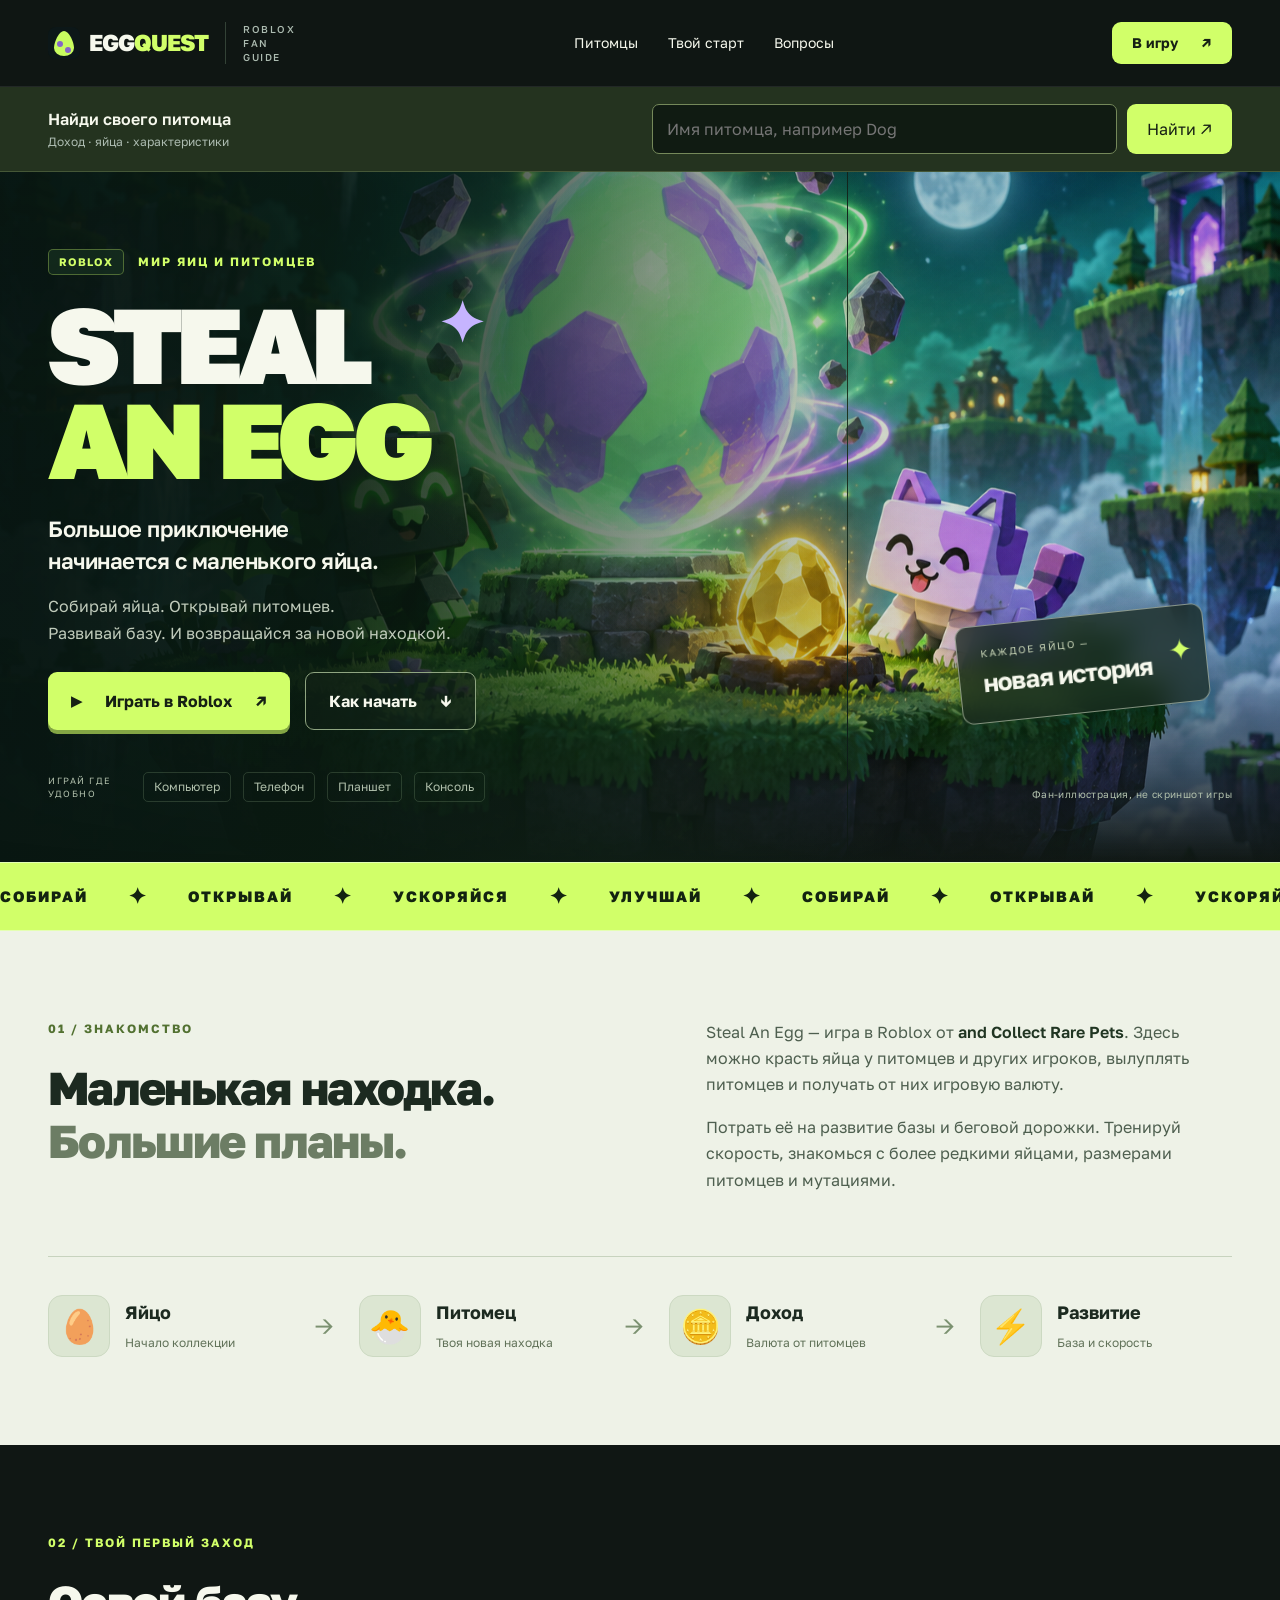
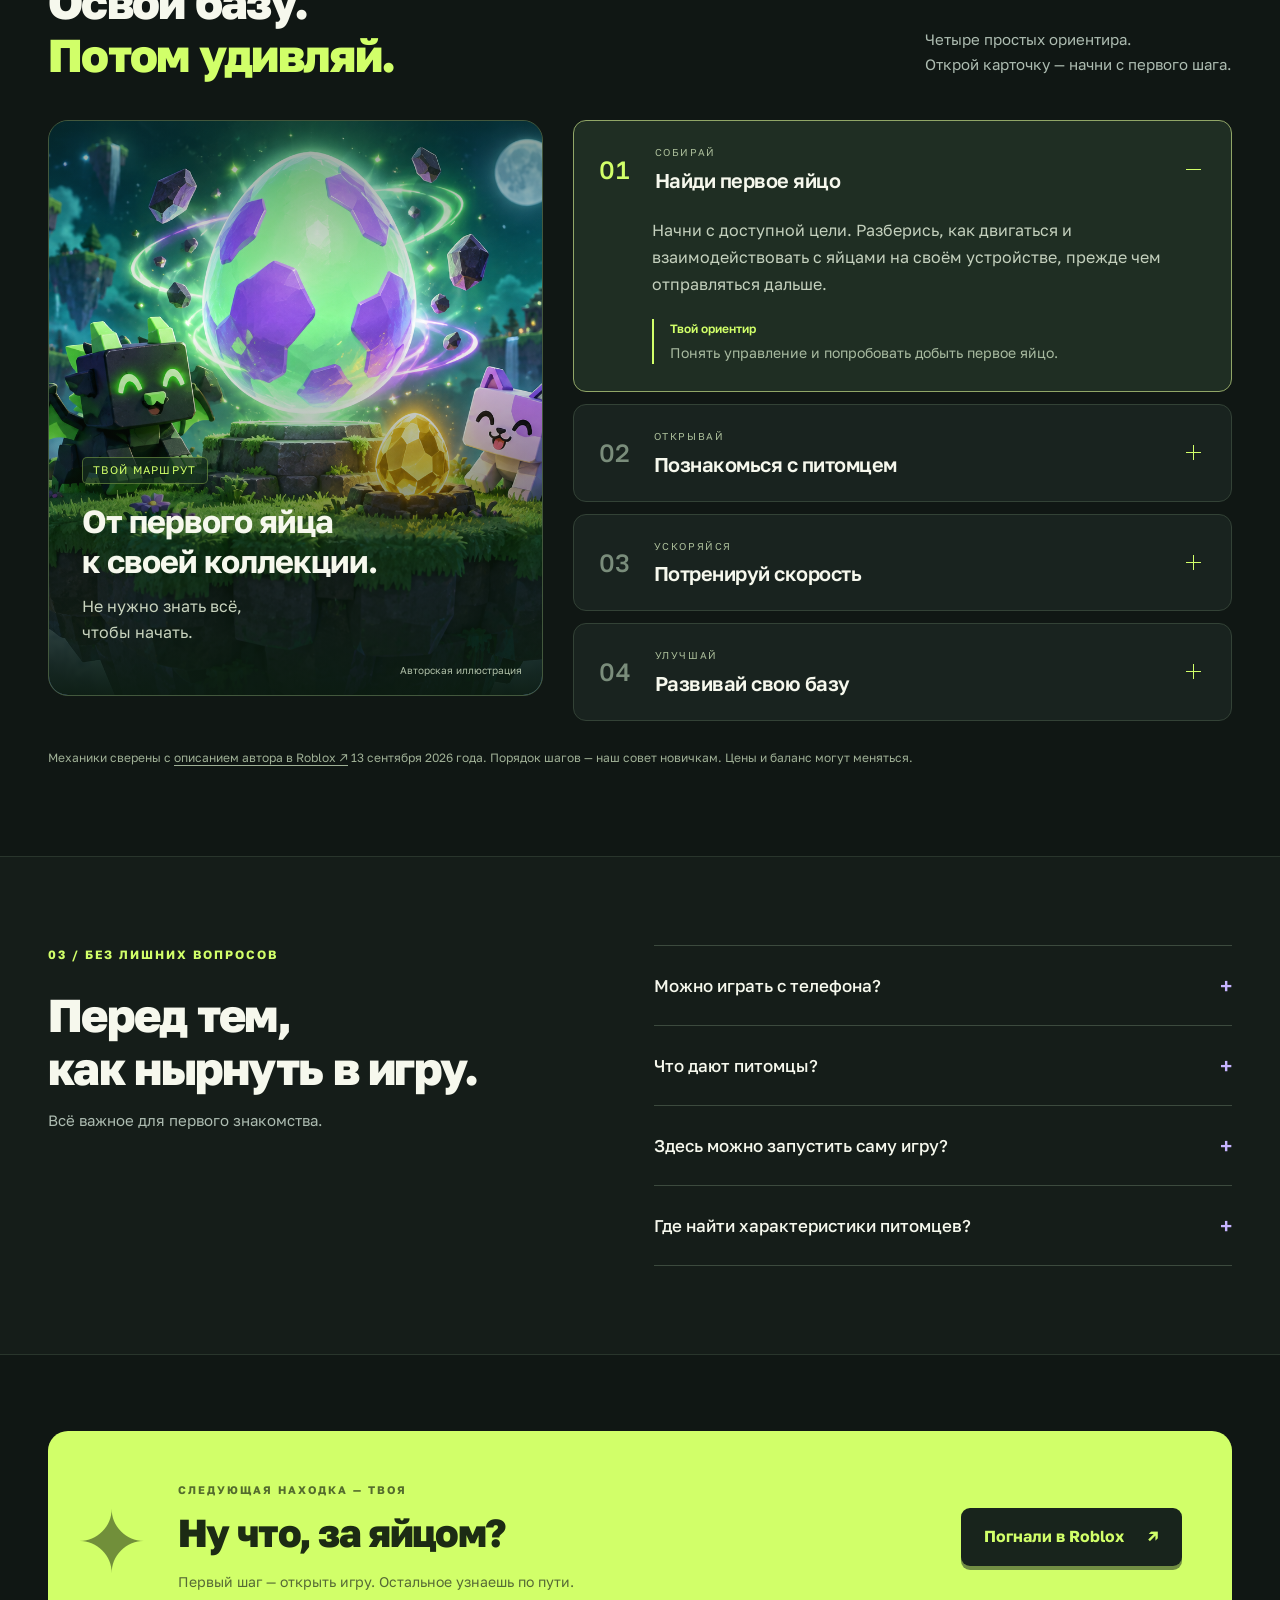
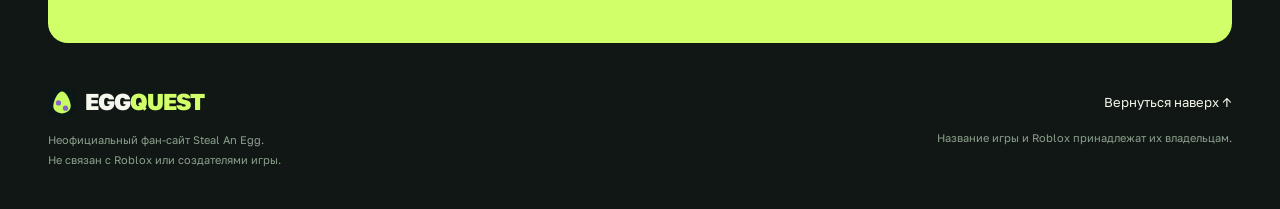
==== commit d9296b61: "Add searchable pet catalog with wiki stats and weekly refresh tooling" ====
--- a/index.html
+++ b/index.html
@@ -7,11 +7,12 @@
   <meta name="theme-color" content="#101714"><link rel="icon" href="favicon.svg" type="image/svg+xml">
   <link rel="preconnect" href="https://fonts.googleapis.com"><link rel="preconnect" href="https://fonts.gstatic.com" crossorigin>
   <link href="https://fonts.googleapis.com/css2?family=Golos+Text:wght@400;500;600;700;800;900&display=swap" rel="stylesheet">
-  <link rel="stylesheet" href="style.css?v=2"><script src="script.js?v=2" defer></script>
+  <link rel="stylesheet" href="style.css?v=3"><script src="script.js?v=2" defer></script>
 </head>
 <body>
 <a class="skip" href="#guide">Перейти к советам</a>
-<header class="site-header"><div class="wrap header-inner"><a class="brand" href="#top" aria-label="EGGQUEST — на главную"><img src="favicon.svg" width="32" height="32" alt="">EGG<span>QUEST</span><small>ROBLOX FAN GUIDE</small></a><nav aria-label="Основная навигация"><a href="#about">Об игре</a><a href="#guide">Твой старт</a><a href="#answers">Вопросы</a></nav><a class="button button-small" href="https://www.roblox.com/games/107778070777162/Steal-An-Egg" target="_blank" rel="noopener noreferrer">В игру <span aria-hidden="true">↗</span></a></div></header>
+<header class="site-header"><div class="wrap header-inner"><a class="brand" href="#top" aria-label="EGGQUEST — на главную"><img src="favicon.svg" width="32" height="32" alt="">EGG<span>QUEST</span><small>ROBLOX FAN GUIDE</small></a><nav aria-label="Основная навигация"><a href="pets.html">Питомцы</a><a href="#guide">Твой старт</a><a href="#answers">Вопросы</a></nav><a class="button button-small" href="https://www.roblox.com/games/107778070777162/Steal-An-Egg" target="_blank" rel="noopener noreferrer">В игру <span aria-hidden="true">↗</span></a></div></header>
+<div class="pet-search-strip"><form class="wrap home-pet-search" action="pets.html" method="get" role="search"><label for="home-pet-query">Найди своего питомца <span>Доход · яйца · характеристики</span></label><div><input id="home-pet-query" type="search" name="q" placeholder="Имя питомца, например Dog" maxlength="100"><button class="button button-small" type="submit">Найти ↗</button></div></form></div>
 <main id="top">
 <section class="hero" aria-labelledby="hero-title">
  <div class="hero-backdrop"><img src="hero.png" width="1536" height="1024" alt="Авторская иллюстрация: сияющее яйцо и два кубических питомца на парящем острове" fetchpriority="high"></div>
@@ -29,7 +30,7 @@
 <details class="step"><summary><span class="step-number">03</span><span><small>УСКОРЯЙСЯ</small><strong>Потренируй скорость</strong></span><span class="plus" aria-hidden="true"></span></summary><div class="step-body"><p>Беговая дорожка повышает Speed. Попробуй тренировку и посмотри, какие улучшения дорожки доступны тебе сейчас.</p><div class="tip"><b>Твой ориентир</b><span>Включить тренировку в привычный игровой цикл.</span></div></div></details>
 <details class="step"><summary><span class="step-number">04</span><span><small>УЛУЧШАЙ</small><strong>Развивай свою базу</strong></span><span class="plus" aria-hidden="true"></span></summary><div class="step-body"><p>В игре можно улучшать базу и дорожку. Перед покупкой прочитай, что именно изменится, и сравни стоимость со своей валютой.</p><div class="tip"><b>Твой ориентир</b><span>Выбрать понятное улучшение, которое пригодится в следующем заходе.</span></div></div></details></div></div>
 <p class="source-note">Механики сверены с <a href="https://www.roblox.com/games/107778070777162/Steal-An-Egg" target="_blank" rel="noopener noreferrer">описанием автора в Roblox ↗</a> 13 сентября 2026 года. Порядок шагов — наш совет новичкам. Цены и баланс могут меняться.</p></section>
-<section class="answers section" id="answers"><div class="wrap answers-layout"><div><p class="eyebrow">03 / БЕЗ ЛИШНИХ ВОПРОСОВ</p><h2>Перед тем,<br>как нырнуть в игру.</h2><p class="muted">Всё важное для первого знакомства.</p></div><div class="faq"><details><summary>Можно играть с телефона?<span aria-hidden="true">+</span></summary><p>Да. В описании игры заявлена поддержка телефонов, планшетов, компьютеров и консолей. Кнопка «В игру» откроет страницу Roblox.</p></details><details><summary>Что дают питомцы?<span aria-hidden="true">+</span></summary><p>Питомцы приносят игровую валюту. Также автор упоминает редких питомцев, разные размеры и мутации. Точные характеристики смотри внутри игры.</p></details><details><summary>Здесь можно запустить саму игру?<span aria-hidden="true">+</span></summary><p>Этот сайт — фан-гид. Для игры перейди в Roblox по кнопке: она ведёт на Steal An Egg от and Collect Rare Pets.</p></details><details><summary>Почему здесь нет цен и таймеров?<span aria-hidden="true">+</span></summary><p>Они могут меняться с обновлениями. Мы опираемся на описание автора и не показываем непроверенные цены, шансы выпадения или расписания.</p></details></div></div></section>
+<section class="answers section" id="answers"><div class="wrap answers-layout"><div><p class="eyebrow">03 / БЕЗ ЛИШНИХ ВОПРОСОВ</p><h2>Перед тем,<br>как нырнуть в игру.</h2><p class="muted">Всё важное для первого знакомства.</p></div><div class="faq"><details><summary>Можно играть с телефона?<span aria-hidden="true">+</span></summary><p>Да. В описании игры заявлена поддержка телефонов, планшетов, компьютеров и консолей. Кнопка «В игру» откроет страницу Roblox.</p></details><details><summary>Что дают питомцы?<span aria-hidden="true">+</span></summary><p>Питомцы приносят игровую валюту. Также автор упоминает редких питомцев, разные размеры и мутации. Точные характеристики смотри внутри игры.</p></details><details><summary>Здесь можно запустить саму игру?<span aria-hidden="true">+</span></summary><p>Этот сайт — фан-гид. Для игры перейди в Roblox по кнопке: она ведёт на Steal An Egg от and Collect Rare Pets.</p></details><details><summary>Где найти характеристики питомцев?<span aria-hidden="true">+</span></summary><p>Открой <a href="pets.html">каталог питомцев</a>: там есть поиск, базовый доход в секунду, яйца и доступные характеристики с фан-вики. Дата проверки указана в каталоге; баланс и доступность событий могут меняться.</p></details></div></div></section>
 <section class="launch wrap"><div class="launch-spark" aria-hidden="true">✦</div><div><p class="eyebrow">СЛЕДУЮЩАЯ НАХОДКА — ТВОЯ</p><h2>Ну что, за яйцом?</h2><p>Первый шаг — открыть игру. Остальное узнаешь по пути.</p></div><a class="button button-dark" href="https://www.roblox.com/games/107778070777162/Steal-An-Egg" target="_blank" rel="noopener noreferrer">Погнали в Roblox <span aria-hidden="true">↗</span></a></section>
 </main><footer class="wrap"><div><a class="brand" href="#top"><img src="favicon.svg" width="28" height="28" alt="">EGG<span>QUEST</span></a><p>Неофициальный фан-сайт Steal An Egg.<br>Не связан с Roblox или создателями игры.</p></div><div class="footer-right"><a href="#top">Вернуться наверх ↑</a><p>Название игры и Roblox принадлежат их владельцам.</p></div></footer>
 </body></html>
--- a/style.css
+++ b/style.css
@@ -4,3 +4,4 @@
 @media(max-width:700px){.wrap{width:calc(100% - 36px)}.header-inner{min-height:72px}.brand{font-size:20px}.brand img{width:27px;height:27px;margin-right:5px}nav{gap:0}nav>a{display:none}nav>a[href="#guide"]{display:block;font-size:12px}.button-small{font-size:12px;min-height:38px;padding:10px 12px;gap:7px}.hero{min-height:0}.hero-content{min-height:760px;padding-top:40px;padding-bottom:20px;justify-content:start}.hero-backdrop img{object-position:62% 76%;height:62%;top:auto;bottom:0;position:absolute}.hero:before{background:linear-gradient(180deg,#101714 0%,#101714 30%,#10171494 52%,#10171400 70%,#101714 98%)}.hero-copy{max-width:100%}.hero .eyebrow{font-size:10px;letter-spacing:1.4px;gap:11px;margin-bottom:24px}h1{font-size:clamp(70px,15vw,106px);line-height:.9;letter-spacing:-4px;margin-bottom:22px}h1 i{left:280px;font-size:35px}.hero-subtitle{font-size:20px;margin-bottom:15px}.intro{font-size:14px;line-height:1.65}.hero-actions{gap:11px}.hero-actions .button,.secondary-button{font-size:14px;min-height:50px;padding:14px 16px;gap:13px}.discovery{right:10px;bottom:130px;padding:13px 43px 13px 16px}.discovery strong{font-size:20px}.discovery>span:first-child{font-size:9px}.hero-bottom{margin-top:auto;width:100%;display:block;padding-top:180px}.platforms{gap:7px}.platforms>span{display:none}.platforms b{font-size:11px;background:#101714a8}.art-note{display:block;margin-top:10px;font-size:9px;text-align:left;color:#b4c2aa}.ribbon{padding:12px 0}.ribbon>div{gap:23px;font-size:12px}.ribbon span{font-size:17px}.section{padding-block:56px}.eyebrow{font-size:10px;margin-bottom:17px;letter-spacing:1.6px}h2{font-size:34px;letter-spacing:-1.3px}.about-layout{grid-template-columns:1fr;gap:26px}.about-copy p{font-size:15px}.loop{grid-template-columns:1fr 1fr;gap:25px 15px;margin-top:26px;padding-top:30px}.loop>i{display:none}.loop b{font-size:16px}.loop small{font-size:11px}.loop>div>span{width:48px;height:48px}.section-head{display:block;margin-bottom:28px}.section-head>p{font-size:14px;margin-top:20px}.guide-layout{grid-template-columns:1fr}.guide-cover{min-height:275px}.guide-cover>img{object-position:50% 57%}.guide-cover>div{left:23px;bottom:32px}.guide-cover h3{font-size:27px}.guide-cover p{display:none}.step summary{padding:20px 18px;gap:17px}.step summary strong{font-size:17px}.step-number{font-size:22px}.step summary small{font-size:9px}.step-body{padding:0 20px 23px 61px}.step-body>p{font-size:15px}.tip{font-size:13px}.source-note{font-size:11px}.answers-layout{grid-template-columns:1fr;gap:24px}.faq summary{font-size:16px;padding:20px 0}.faq p{font-size:14px}.launch{margin-top:42px;margin-bottom:36px;display:block;padding:33px 25px}.launch-spark{left:auto;right:20px;top:22px;font-size:40px;opacity:.6}.launch .eyebrow{font-size:9px;max-width:220px}.launch h2{font-size:30px}.launch p:last-child{font-size:14px;max-width:280px}.launch .button{margin-top:24px;font-size:15px;min-height:52px}footer{display:block;padding-bottom:28px}.footer-right{text-align:left;margin-top:22px}footer p{font-size:10px}.footer-right p{margin-top:10px}}
 @media(max-width:370px){.brand{font-size:17px}.header-inner{gap:9px}.brand img{width:23px;height:23px}nav>a[href="#guide"]{font-size:11px}h1 i{left:240px}.hero-actions{gap:10px}.hero-actions .button,.secondary-button{padding:13px 12px;font-size:13px}.hero-content{min-height:780px}.step-body{padding-left:20px}.loop{gap:20px 9px}.loop>div{column-gap:7px}.loop small{font-size:10px}}
 @media(prefers-reduced-motion:reduce){html{scroll-behavior:auto}*,*:before,*:after{animation:none!important;transition:none!important}}
+.pet-search-strip{border-bottom:1px solid #455737;background:#24331f}.home-pet-search{display:flex;align-items:center;justify-content:space-between;gap:24px;padding-block:17px}.home-pet-search label{font-size:16px;font-weight:600}.home-pet-search label span{display:block;color:var(--muted);font-size:12px;font-weight:400}.home-pet-search>div{display:flex;gap:10px;flex:1;max-width:580px}.home-pet-search input{width:100%;min-width:0;padding:11px 14px;background:#101b12;border:1px solid #75895a;border-radius:7px;font:inherit;color:var(--text)}.home-pet-search button{border:0;font:inherit;cursor:pointer;white-space:nowrap}.home-pet-search input:focus-visible,.home-pet-search button:focus-visible{outline:3px solid var(--purple);outline-offset:3px}@media(max-width:700px){.home-pet-search{display:block;padding-block:14px}.home-pet-search label{font-size:14px;display:flex;gap:12px;align-items:center;justify-content:space-between}.home-pet-search label span{font-size:10px;max-width:125px}.home-pet-search>div{margin-top:10px}.home-pet-search input{font-size:16px;padding:9px 11px}.home-pet-search button{font-size:13px;padding:10px 14px}}
